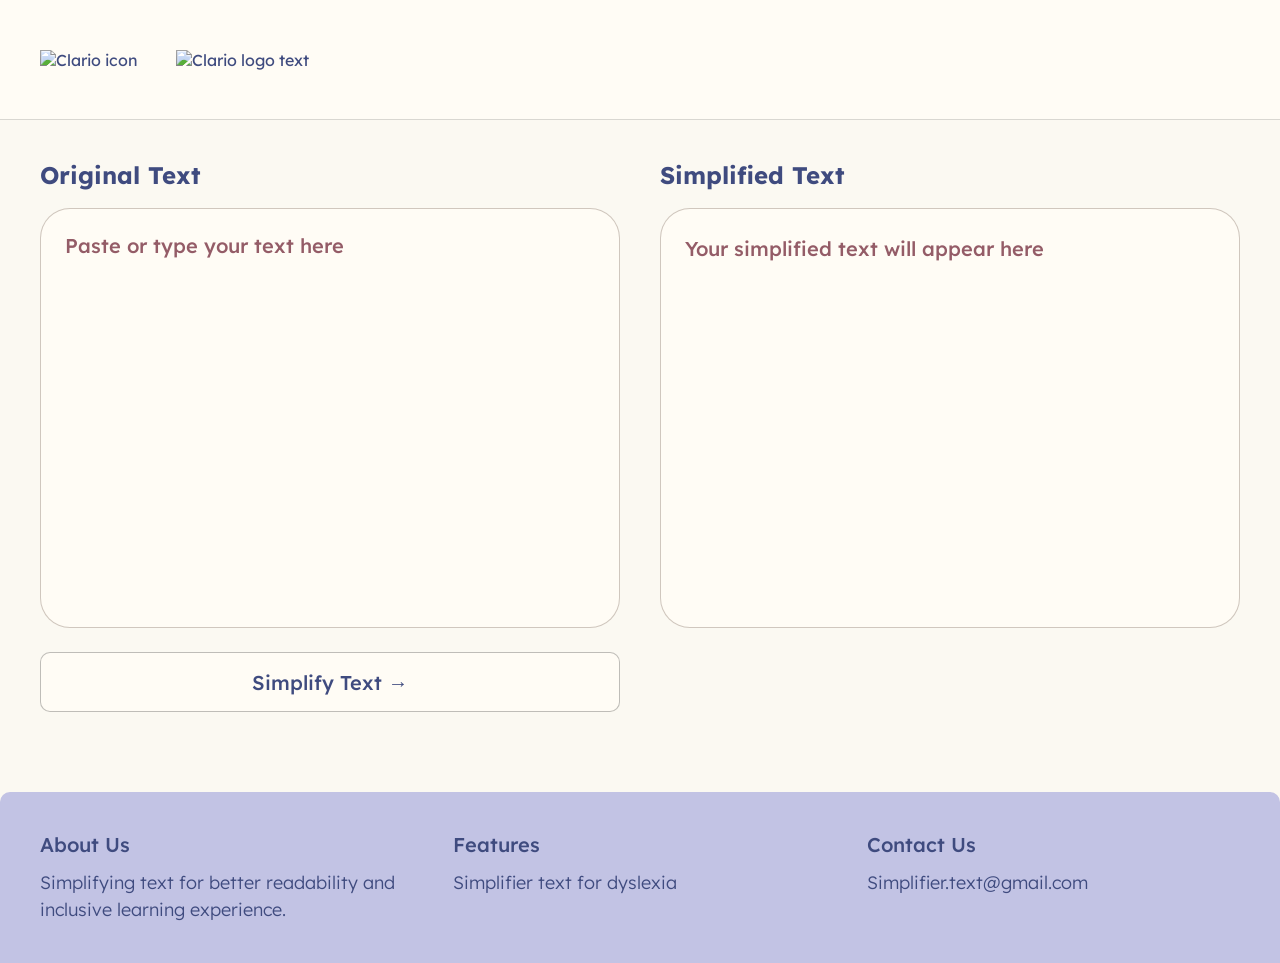
==== index.html @ 1ed187dc "Add files via upload" ====
<!DOCTYPE html>
<html lang="en">
<head>
    <meta charset="UTF-8">
    <meta name="viewport" content="width=device-width, initial-scale=1.0">
    <title>Clario</title>
    <link rel="stylesheet" href="style.css">
    <link href="https://fonts.googleapis.com/css2?family=Lexend:wght@200;300;400;500;600;700&display=swap" rel="stylesheet">
</head>
<body>

    <div class="container">

        <!-- Header -->
        <header class="header">
            <div class="logo-wrap">
                <img class="logo1" src="./images/logo3.webp" alt="Clario icon">
                <img class="logo2" src="./images/logo4.png" alt="Clario logo text">
            </div>
        </header>

        <!-- Main -->
        <main class="main-content">
            <div class="content-grid">

                <!-- Left Side -->
                <section class="text-section">
                    <h2 class="section-title">Original Text</h2>
                    <textarea id="originalText" class="input-box" placeholder="Paste or type your text here"></textarea>
                    <button class="simplify-btn" onclick="simplifyText()">Simplify Text →</button>
                </section>

                <!-- Right Side -->
                <section class="text-section">
                    <h2 class="section-title">Simplified Text</h2>
                    <div id="simplifiedText" class="output-box">Your simplified text will appear here</div>
                </section>

            </div>
        </main>

        <!-- Footer -->
        <footer class="footer">
            <div class="footer-content">
                <div class="footer-section">
                    <h3>About Us</h3>
                    <p>Simplifying text for better readability and inclusive learning experience.</p>
                </div>

                <div class="footer-section">
                    <h3>Features</h3>
                    <p>Simplifier text for dyslexia</p>
                </div>

                <div class="footer-section">
                    <h3>Contact Us</h3>
                    <p>Simplifier.text@gmail.com</p>
                </div>
            </div>
        </footer>

    </div>
    
    
<script src="script.js"></script>
</body>
</html>
---- style.css ----
* {
    margin: 0;
    padding: 0;
    box-sizing: border-box;
}

body {
    font-family: 'Lexend', sans-serif;
    background: #FBF9F2;
    color: #3F4B7F;
}

.container {
    min-height: 100vh;
    display: flex;
    flex-direction: column;
}

/* Header */
.header {
    width: 100%;
    background: #FFFCF5;
    border-bottom: 1px solid rgba(0, 0, 0, 0.15);
    padding: 0px 40px;

    display: flex;
    align-items: center;
    height: 120px;
}

.logo-wrap {
    display: flex;
    align-items: center;
    gap: 16px;
}

.logo1 {
    width: 120px;
    height: auto;
    object-fit: contain;
}

.logo2 {
    width: 200px;
    height: auto;
    object-fit: contain;
}

/* Main */
.main-content {
    flex: 1;
    padding: 40px;
}

.content-grid {
    display: flex;
    gap: 40px;
    align-items: flex-start;
    justify-content: space-between;
    flex-wrap: wrap;
}

.text-section {
    flex: 1 1 500px;
    display: flex;
    flex-direction: column;
}

.section-title {
    font-size: 24px;
    font-weight: 700;
    color: #3F4B7F;
    margin-bottom: 18px;
}

/* Input box */
.input-box {
    width: 100%;
    min-height: 420px;
    background: #FFFCF5;
    border: 1px solid rgba(67, 41, 24, 0.25);
    border-radius: 30px;
    padding: 24px;
    font-size: 20px;
    font-family: 'Lexend', sans-serif;
    color: #945C67;
    resize: none;
    outline: none;
}

.input-box::placeholder {
    color: #945C67;
    font-weight: 500;
}

/* Output box */
.output-box {
    width: 100%;
    min-height: 420px;
    background: #FFFCF5;
    border: 1px solid rgba(67, 41, 24, 0.25);
    border-radius: 30px;
    padding: 24px;
    font-size: 20px;
    color: #945C67;
    font-weight: 500;
    line-height: 1.6;
}

/* Button */
.simplify-btn {
    margin-top: 24px;
    width: 100%;
    height: 60px;
    background: #FFFCF5;
    border: 1px solid rgba(0, 0, 0, 0.25);
    border-radius: 10px;
    color: #3F4B7F;
    font-size: 20px;
    font-family: 'Lexend', sans-serif;
    font-weight: 500;
    cursor: pointer;
    transition: 0.2s ease;
}

.simplify-btn:hover {
    background: #f5f1e8;
}

/* Footer */
.footer {
    background: #C2C3E4;
    padding: 40px;
    border-radius: 10px 10px 0 0;
    margin-top: 40px;
}

.footer-content {
    display: flex;
    justify-content: space-between;
    gap: 40px;
    flex-wrap: wrap;
}

.footer-section {
    flex: 1 1 250px;
}

.footer-section h3 {
    color: #3F4B7F;
    font-size: 20px;
    font-weight: 500;
    margin-bottom: 12px;
}

.footer-section p {
    color: #3F4B7F;
    font-size: 18px;
    font-weight: 300;
    line-height: 1.5;
}

.highlight {
    background-color: #ffe066;
    font-weight: bold;
    padding: 2px 4px;
    border-radius: 4px;
}

/* Responsive */
@media (max-width: 768px) {
    .header,
    .main-content,
    .footer {
        padding: 20px;
    }

    .section-title {
        font-size: 22px;
    }

    .input-box,
    .output-box {
        min-height: 300px;
        font-size: 18px;
    }

    .simplify-btn {
        font-size: 18px;
    }

    .logo2 {
        width: 140px;
    }
}
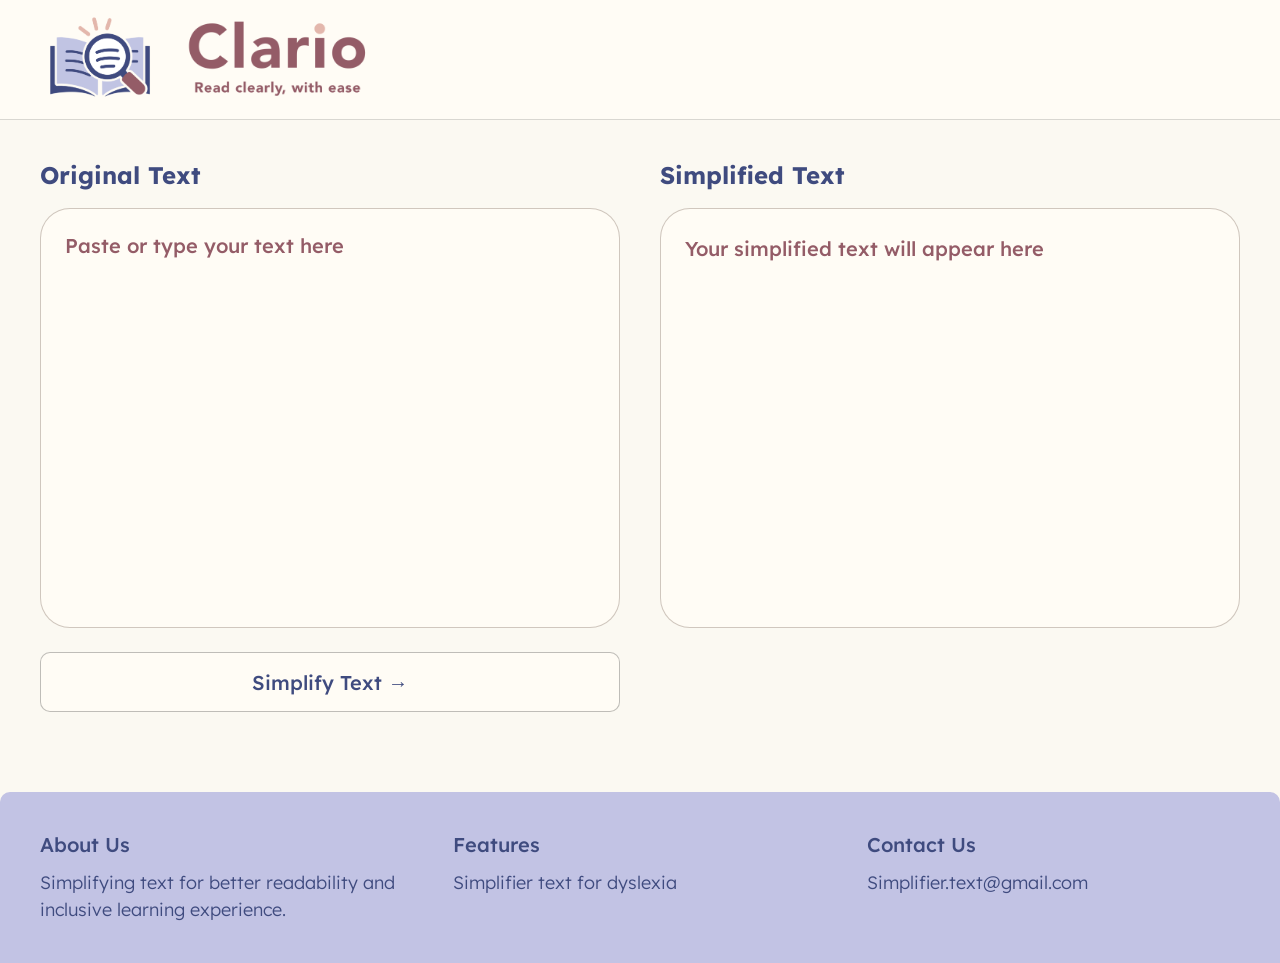
==== commit 1c25c8ef: "Update index.html" ====
--- a/index.html
+++ b/index.html
@@ -14,8 +14,8 @@
         <!-- Header -->
         <header class="header">
             <div class="logo-wrap">
-                <img class="logo1" src="./images/logo3.webp" alt="Clario icon">
-                <img class="logo2" src="./images/logo4.png" alt="Clario logo text">
+                <img class="logo1" src="logo3.webp" alt="Clario icon">
+                <img class="logo2" src="logo4.png" alt="Clario logo text">
             </div>
         </header>
 
@@ -64,4 +64,4 @@
     
 <script src="script.js"></script>
 </body>
-</html>+</html>
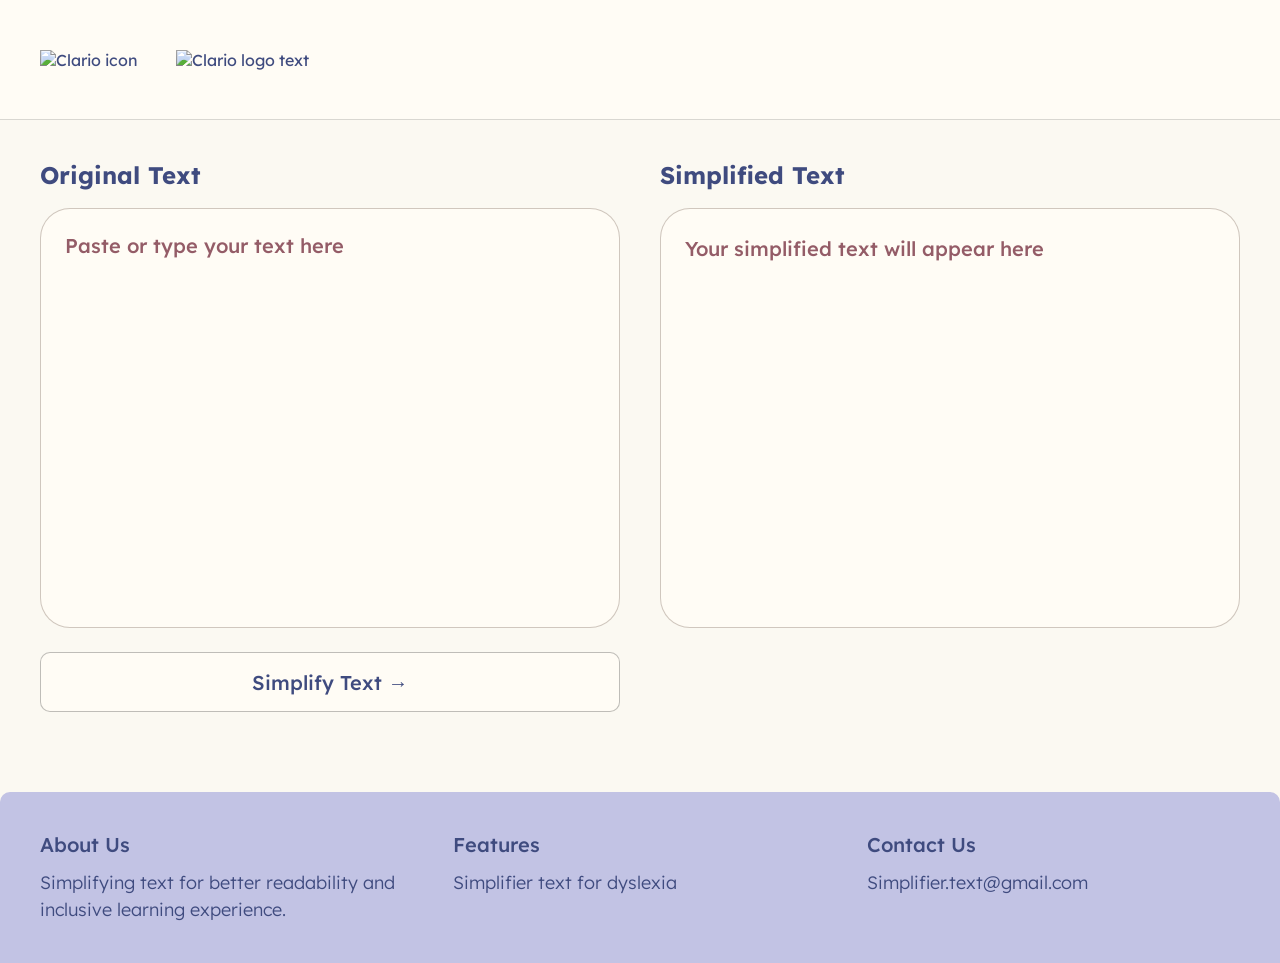
==== commit 546f3604: "Update index.html" ====
--- a/index.html
+++ b/index.html
@@ -14,8 +14,8 @@
         <!-- Header -->
         <header class="header">
             <div class="logo-wrap">
-                <img class="logo1" src="logo3.webp" alt="Clario icon">
-                <img class="logo2" src="logo4.png" alt="Clario logo text">
+               <img class="logo1" src="Clario/Clario/Clario/images/logo3.webp" alt="Clario icon">
+                <img class="logo2" src="Clario/Clario/Clario/images/logo4.png" alt="Clario logo text">
             </div>
         </header>
 
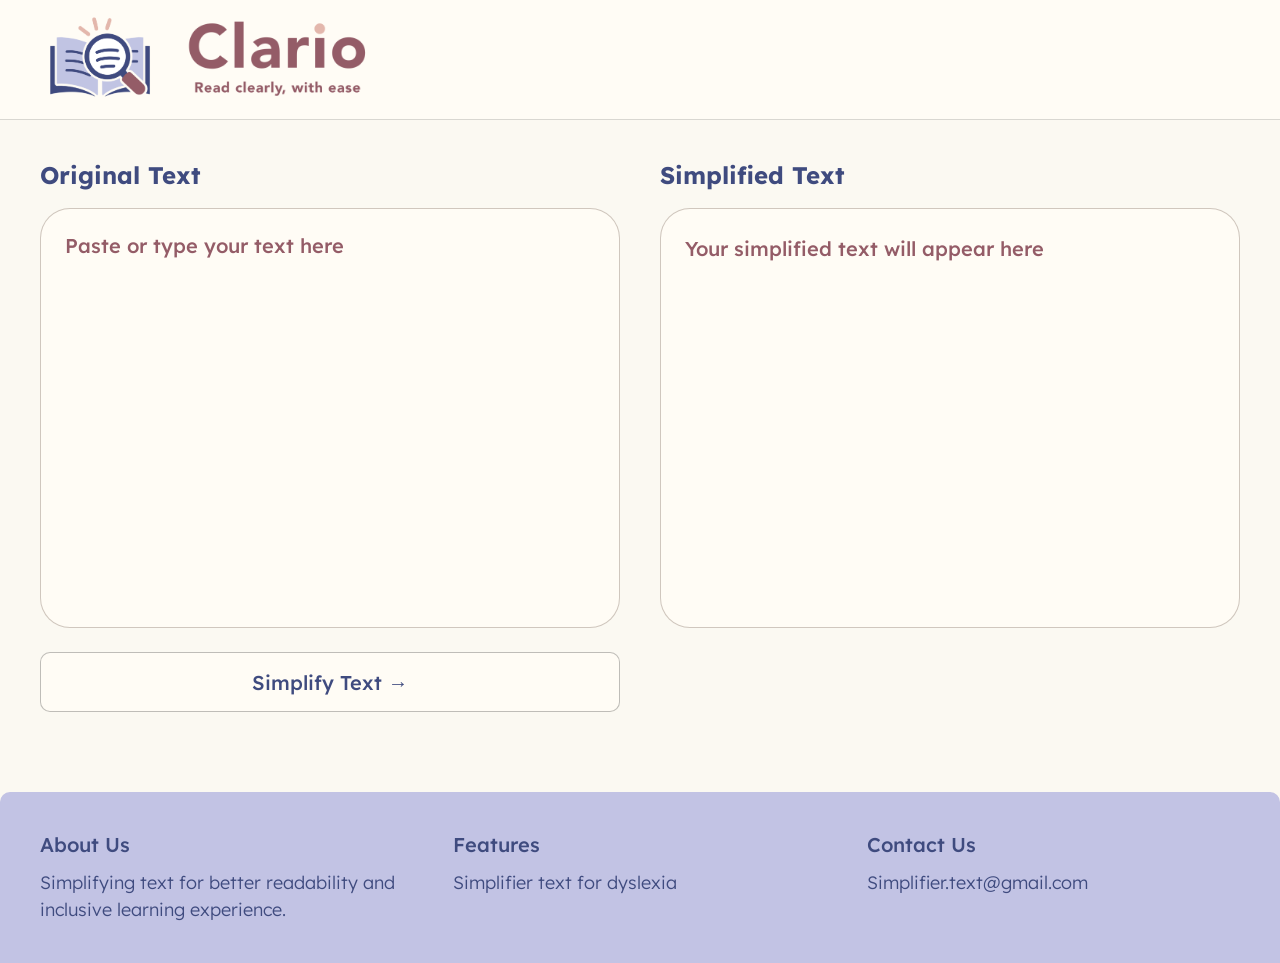
==== commit 64a35b98: "Update index.html" ====
--- a/index.html
+++ b/index.html
@@ -14,8 +14,8 @@
         <!-- Header -->
         <header class="header">
             <div class="logo-wrap">
-               <img class="logo1" src="Clario/Clario/Clario/images/logo3.webp" alt="Clario icon">
-                <img class="logo2" src="Clario/Clario/Clario/images/logo4.png" alt="Clario logo text">
+              <img class="logo1" src="logo3.webp" alt="Clario icon">
+            <img class="logo2" src="logo4.png" alt="Clario logo text">
             </div>
         </header>
 
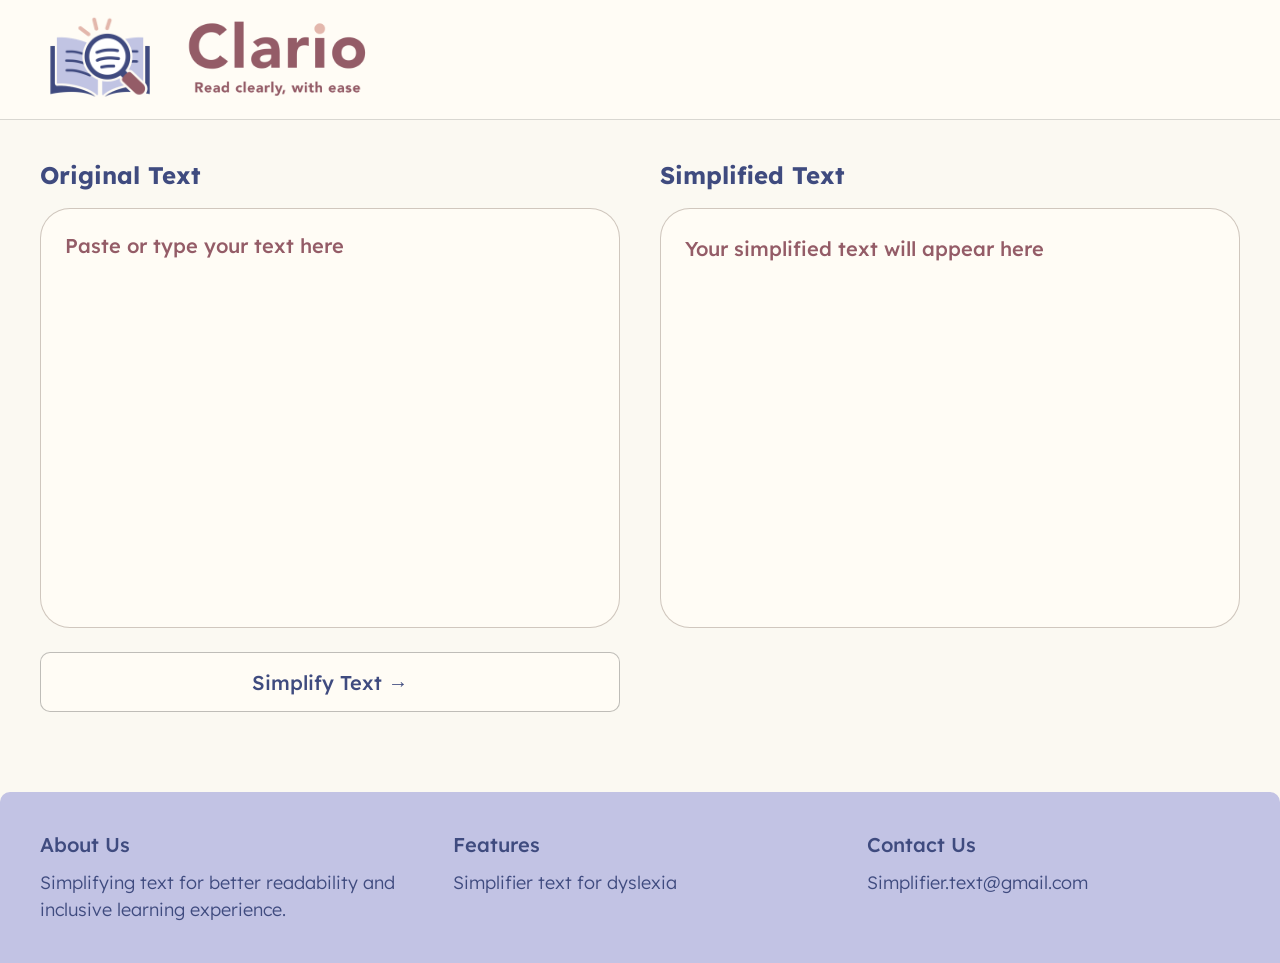
==== commit a4c07510: "Update index.html" ====
--- a/index.html
+++ b/index.html
@@ -14,7 +14,7 @@
         <!-- Header -->
         <header class="header">
             <div class="logo-wrap">
-              <img class="logo1" src="logo3.webp" alt="Clario icon">
+              <img class="logo1" src="logo3.png" alt="Clario icon">
             <img class="logo2" src="logo4.png" alt="Clario logo text">
             </div>
         </header>
